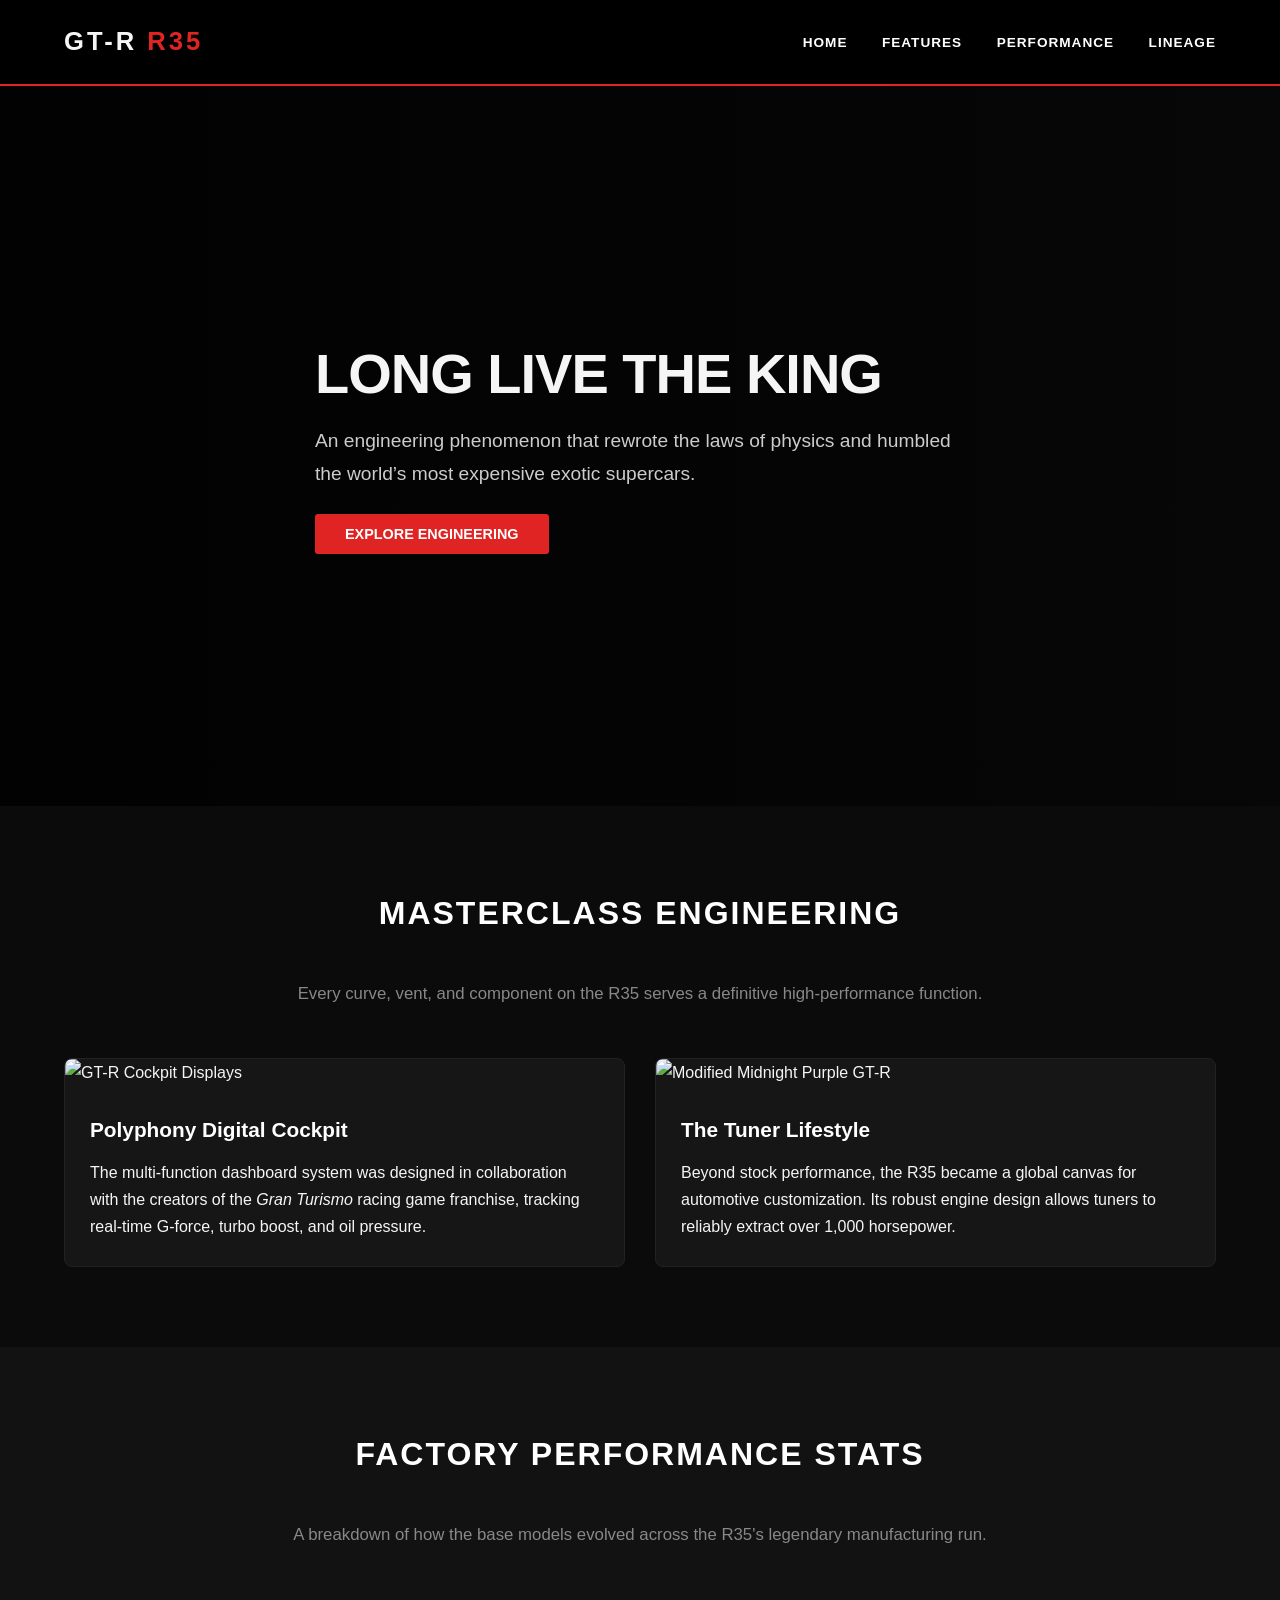
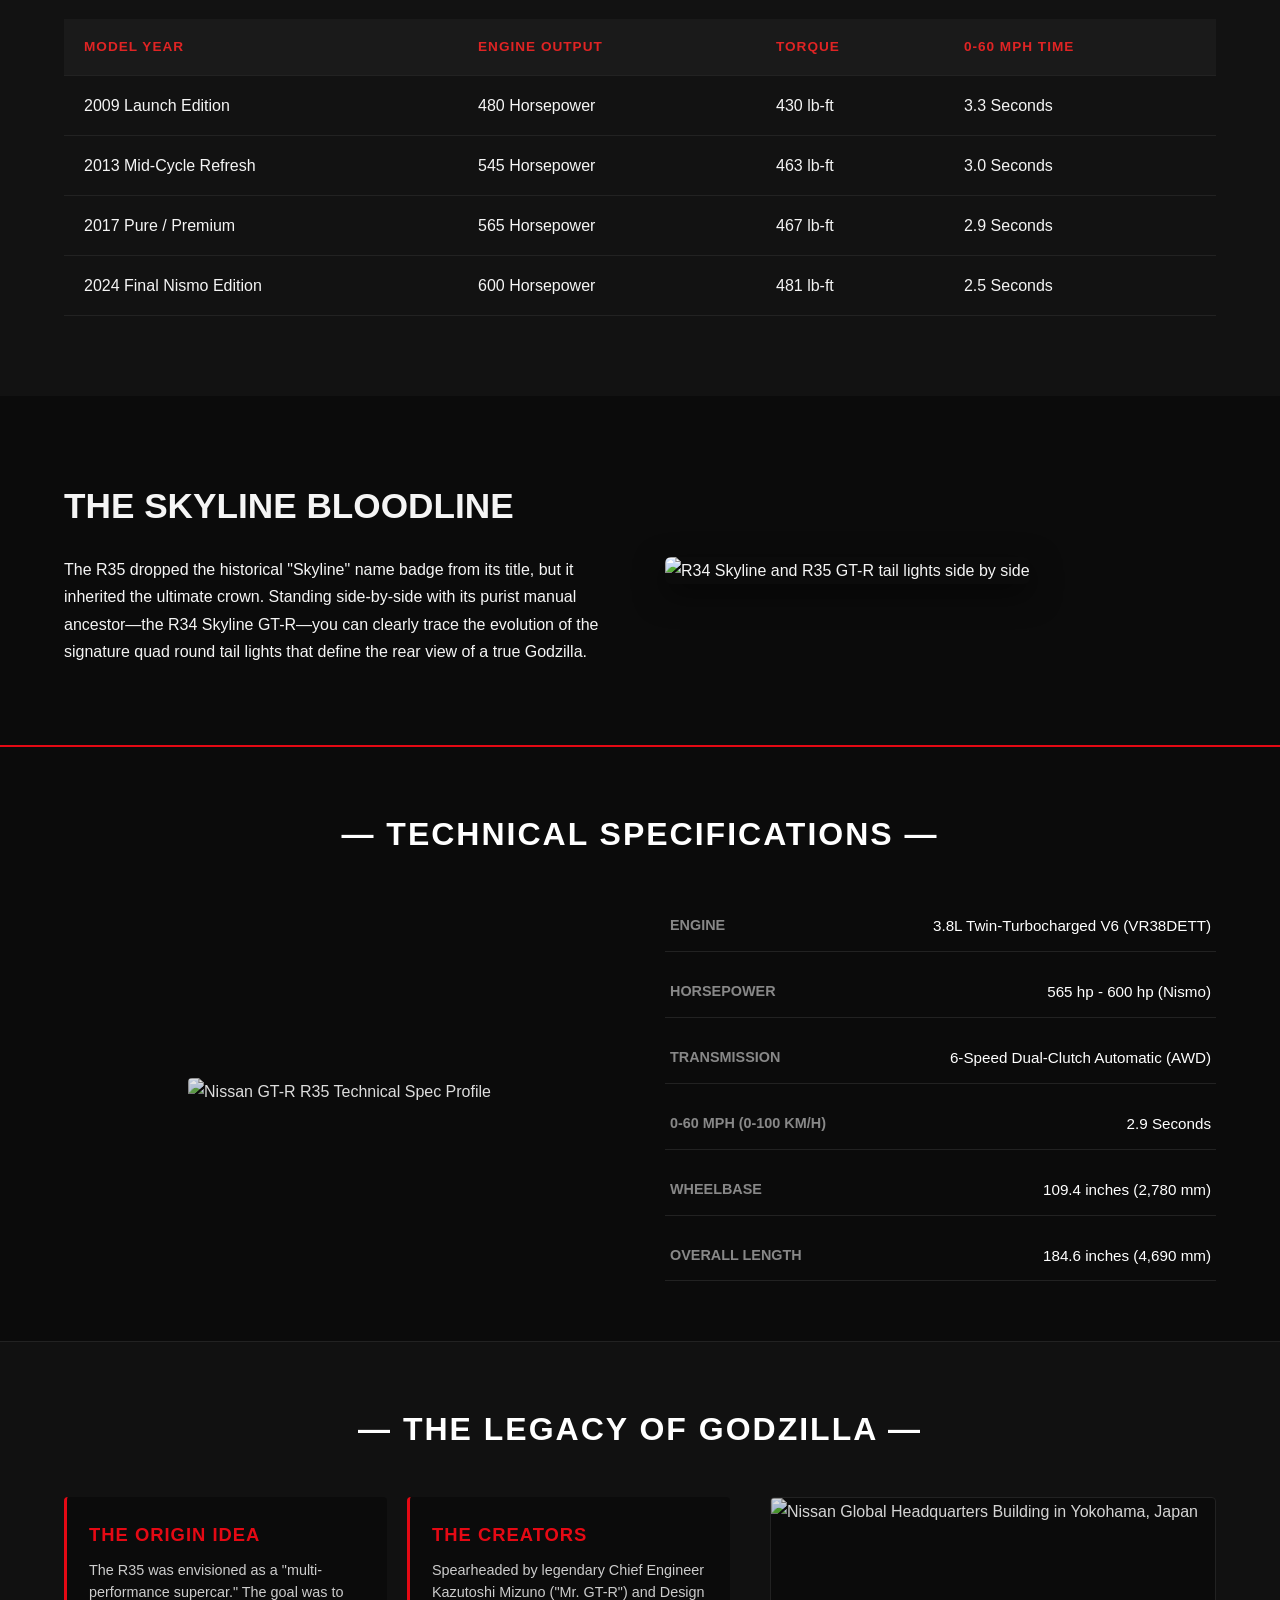
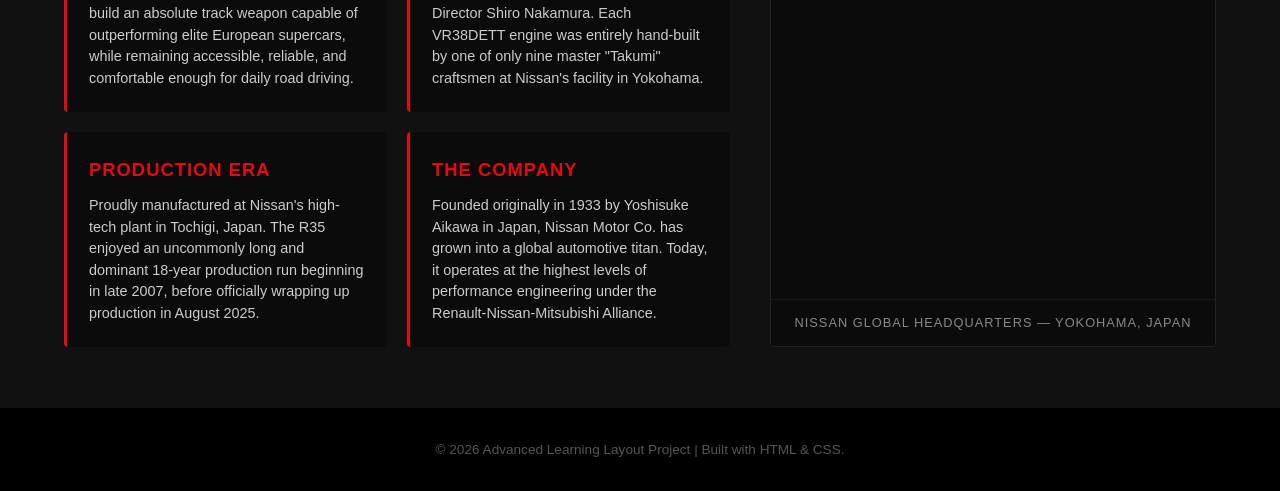
==== gtr-r35.html @ 1bff9b50 "Update gtr-r35.html" ====
<!DOCTYPE html>
<html lang="en">
<head>
    <meta charset="UTF-8">
    <meta name="viewport" content="width=device-width, initial-scale=1.0">
    <title>R35 GT-R | The Legend of Godzilla</title>
    <link rel="stylesheet" href="style.css">
    <meta name="google-site-verification" content="3HUZMvvJZy0eUg-vxrmkELiTdxK0UbXe0LXhjjSXxR0" />
</head>
<body>

    <!-- Navigation Bar -->
    <header>
        <div class="container navbar">
            <div class="logo">GT-R <span class="red-text">R35</span></div>
            <nav>
                <a href="#home">Home</a>
                <a href="#features">Features</a>
                <a href="#performance">Performance</a>
                <a href="#lineage">Lineage</a>
            </nav>
        </div>
    </header>

    <!-- Main Hero Banner Section -->
    <section id="home" class="hero-banner">
        <div class="hero-overlay">
            <div class="container hero-content">
                <h1>LONG LIVE THE KING</h1>
                <p>An engineering phenomenon that rewrote the laws of physics and humbled the world’s most expensive exotic supercars.</p>
                <a href="#features" class="btn-primary">Explore Engineering</a>
            </div>
        </div>
    </section>

    <!-- Interactive Features Section (With Images!) -->
    <section id="features" class="container section">
        <h2 class="section-title">Masterclass Engineering</h2>
        <p class="section-subtitle">Every curve, vent, and component on the R35 serves a definitive high-performance function.</p>

        <div class="features-grid">
            <!-- Feature Card 1 -->
            <div class="feature-card">
                <img src="https://squarewheelsauto.com/cdn/shop/files/2_33690fa5-13fc-4e6d-8aa9-75cda17fef04.jpg?v=1737291196&width=1000" alt="GT-R Cockpit Displays" class="card-img">
                <div class="card-body">
                    <h3>Polyphony Digital Cockpit</h3>
                    <p>The multi-function dashboard system was designed in collaboration with the creators of the <em>Gran Turismo</em> racing game franchise, tracking real-time G-force, turbo boost, and oil pressure.</p>
                </div>
            </div>

            <!-- Feature Card 2 -->
            <div class="feature-card">
                <img src="https://static0.hotcarsimages.com/wordpress/wp-content/uploads/wm/2025/04/libertywalk_nissangtrpurple_tokyo_03.jpg?w=1600&h=1200&fit=crop" alt="Modified Midnight Purple GT-R" class="card-img">
                <div class="card-body">
                    <h3>The Tuner Lifestyle</h3>
                    <p>Beyond stock performance, the R35 became a global canvas for automotive customization. Its robust engine design allows tuners to reliably extract over 1,000 horsepower.</p>
                </div>
            </div>
        </div>
    </section>

    <!-- Performance & Data Section (Using an Advanced Table) -->
    <section id="performance" class="dark-section">
        <div class="container section">
            <h2 class="section-title">Factory Performance Stats</h2>
            <p class="section-subtitle">A breakdown of how the base models evolved across the R35's legendary manufacturing run.</p>
            
            <div class="table-wrapper">
                <table>
                    <thead>
                        <tr>
                            <th>Model Year</th>
                            <th>Engine Output</th>
                            <th>Torque</th>
                            <th>0-60 mph Time</th>
                        </tr>
                    </thead>
                    <tbody>
                        <tr>
                            <td>2009 Launch Edition</td>
                            <td>480 Horsepower</td>
                            <td>430 lb-ft</td>
                            <td>3.3 Seconds</td>
                        </tr>
                        <tr>
                            <td>2013 Mid-Cycle Refresh</td>
                            <td>545 Horsepower</td>
                            <td>463 lb-ft</td>
                            <td>3.0 Seconds</td>
                        </tr>
                        <tr>
                            <td>2017 Pure / Premium</td>
                            <td>565 Horsepower</td>
                            <td>467 lb-ft</td>
                            <td>2.9 Seconds</td>
                        </tr>
                        <tr>
                            <td>2024 Final Nismo Edition</td>
                            <td>600 Horsepower</td>
                            <td>481 lb-ft</td>
                            <td>2.5 Seconds</td>
                        </tr>
                    </tbody>
                </table>
            </div>
        </div>
    </section>

    <!-- Lineage Heritage Section -->
    <section id="lineage" class="container section alignment-block">
        <div class="text-block">
            <h2>The Skyline Bloodline</h2>
            <p>The R35 dropped the historical "Skyline" name badge from its title, but it inherited the ultimate crown. Standing side-by-side with its purist manual ancestor—the R34 Skyline GT-R—you can clearly trace the evolution of the signature quad round tail lights that define the rear view of a true Godzilla.</p>
        </div>
        <div class="image-block">
            <img src="https://www.jdmexport.com/wp-content/uploads/sites/9/2022/12/06034931/Nissan-Skyline-GT-R-R34-vs-Nissan-GTR-R35.jpg" alt="R34 Skyline and R35 GT-R tail lights side by side" class="responsive-img">
        </div>
    </section>
<!-- ==========================================
     SPECIFICATIONS SECTION
     ========================================== -->
<section id="specs" class="specs-section">
    <div class="container">
        <h2 class="section-title">— TECHNICAL SPECIFICATIONS —</h2>
        
        <div class="specs-display">
            <!-- Left Side: Image / Graphic Space -->
            <div class="specs-graphic">
                <!-- You can replace this placeholder image link with an actual blueprint/car image later -->
                <img src="https://images.unsplash.com/photo-1611859266238-4b98091d9d9b?q=80&w=764&auto=format&fit=crop" alt="Nissan GT-R R35 Technical Spec Profile">
            </div>

            <!-- Right Side: Tech Data Grid -->
            <div class="specs-data">
                <div class="spec-item">
                    <span class="spec-label">Engine</span>
                    <span class="spec-value">3.8L Twin-Turbocharged V6 (VR38DETT)</span>
                </div>
                <div class="spec-item">
                    <span class="spec-label">Horsepower</span>
                    <span class="spec-value">565 hp - 600 hp (Nismo)</span>
                </div>
                <div class="spec-item">
                    <span class="spec-label">Transmission</span>
                    <span class="spec-value">6-Speed Dual-Clutch Automatic (AWD)</span>
                </div>
                <div class="spec-item">
                    <span class="spec-label">0-60 mph (0-100 km/h)</span>
                    <span class="spec-value">2.9 Seconds</span>
                </div>
                <div class="spec-item">
                    <span class="spec-label">Wheelbase</span>
                    <span class="spec-value">109.4 inches (2,780 mm)</span>
                </div>
                <div class="spec-item">
                    <span class="spec-label">Overall Length</span>
                    <span class="spec-value">184.6 inches (4,690 mm)</span>
                </div>
            </div>
        </div>
    </div>
</section>
    <!-- History & Legacy Section -->
    <section class="legacy-section">
        <div class="container">
            <h2 class="legacy-title">— THE LEGACY OF GODZILLA —</h2>
            <div class="legacy-layout">
                
                <!-- Left Side: Information Boxes -->
                <div class="legacy-grid">
                    <div class="legacy-box">
                        <h3>The Origin Idea</h3>
                        <p>The R35 was envisioned as a "multi-performance supercar." The goal was to build an absolute track weapon capable of outperforming elite European supercars, while remaining accessible, reliable, and comfortable enough for daily road driving.</p>
                    </div>

                    <div class="legacy-box">
                        <h3>The Creators</h3>
                        <p>Spearheaded by legendary Chief Engineer Kazutoshi Mizuno ("Mr. GT-R") and Design Director Shiro Nakamura. Each VR38DETT engine was entirely hand-built by one of only nine master "Takumi" craftsmen at Nissan's facility in Yokohama.</p>
                    </div>

                    <div class="legacy-box">
                        <h3>Production Era</h3>
                        <p>Proudly manufactured at Nissan's high-tech plant in Tochigi, Japan. The R35 enjoyed an uncommonly long and dominant 18-year production run beginning in late 2007, before officially wrapping up production in August 2025.</p>
                    </div>

                    <div class="legacy-box">
                        <h3>The Company</h3>
                        <p>Founded originally in 1933 by Yoshisuke Aikawa in Japan, Nissan Motor Co. has grown into a global automotive titan. Today, it operates at the highest levels of performance engineering under the Renault-Nissan-Mitsubishi Alliance.</p>
                    </div>
                </div>

                <!-- Right Side: Nissan Company Corporate Image -->
                <div class="legacy-image-box">
                    <img src="https://images.unsplash.com/photo-1762270788872-a694729c5349?q=80&w=600&auto=format&fit=crop" alt="Nissan Global Headquarters Building in Yokohama, Japan">
                    <div class="image-caption">Nissan Global Headquarters — Yokohama, Japan</div>
                </div>

            </div>
        </div>
    </section>
    <!-- Footer Area -->
    <footer>
        <p>&copy; 2026 Advanced Learning Layout Project | Built with HTML & CSS.</p>
    </footer>

</body>
</html>
---- style.css ----
/* Core Styling Layout Reset */
* {
    margin: 0;
    padding: 0;
    box-sizing: border-box;
}

html {
    scroll-behavior: smooth; /* Makes clicking nav links scroll smoothly down the page */
}

body {
    font-family: 'Helvetica Neue', Arial, sans-serif;
    background-color: #0b0b0b;
    color: #f5f5f5;
    line-height: 1.7;
}

.container {
    width: 90%;
    max-width: 1200px;
    margin: 0 auto;
}

.red-text {
    color: #e02424;
}

/* Header & Navbar Section */
header {
    background-color: rgba(0, 0, 0, 0.95);
    border-bottom: 2px solid #e02424;
    position: sticky;
    top: 0;
    z-index: 1000;
}

.navbar {
    display: flex;
    justify-content: space-between;
    align-items: center;
    padding: 20px 0;
}

.logo {
    font-weight: 900;
    font-size: 1.6rem;
    letter-spacing: 3px;
}

nav a {
    color: #ffffff;
    text-decoration: none;
    font-weight: 600;
    text-transform: uppercase;
    font-size: 0.85rem;
    margin-left: 30px;
    letter-spacing: 1px;
    transition: color 0.3s ease;
}

nav a:hover {
    color: #e02424;
}

/* Big Hero Section with Background image fallback tint */
.hero-banner {
    background-image: url('https://wieck-nissanao-production.s3.us-west-1.amazonaws.com/releaseInlineImages/78ce2cdc42e8dbb7a12294cd30b294e6740708e0');
    background-size: cover;
    background-position: center;
    background-attachment: fixed; /* Parallax effect */
    height: 80vh;
}

.hero-overlay {
    background: linear-gradient(to right, rgba(0,0,0,0.85), rgba(0,0,0,0.4));
    height: 100%;
    display: flex;
    align-items: center;
}

.hero-content {
    max-width: 650px;
}

.hero-content h1 {
    font-size: 3.5rem;
    font-weight: 900;
    letter-spacing: -1px;
    line-height: 1.1;
    margin-bottom: 20px;
}

.hero-content p {
    font-size: 1.2rem;
    color: #cccccc;
    margin-bottom: 30px;
}

.btn-primary {
    background-color: #e02424;
    color: #ffffff;
    padding: 12px 30px;
    text-decoration: none;
    font-weight: bold;
    text-transform: uppercase;
    font-size: 0.9rem;
    border-radius: 3px;
    transition: background 0.3s ease;
}

.btn-primary:hover {
    background-color: #b91c1c;
}

/* Section Components structure */
.section {
    padding: 80px 0;
}

.dark-section {
    background-color: #121212;
}

.section-title {
    font-size: 2.2rem;
    text-align: center;
    font-weight: 800;
    text-transform: uppercase;
}

.section-subtitle {
    text-align: center;
    color: #888888;
    margin-bottom: 50px;
    font-size: 1.05rem;
}

/* Responsive Image Cards Grid */
.features-grid {
    display: flex;
    gap: 30px;
}

.feature-card {
    flex: 1;
    background-color: #161616;
    border-radius: 8px;
    overflow: hidden; /* Ensures image fits inside borders */
    border: 1px solid #222222;
    transition: transform 0.3s ease;
}

.feature-card:hover {
    transform: translateY(-5px); /* Lift animation effect */
}

.card-img {
    width: 100%;
    height: 250px;
    object-fit: cover; /* Keeps image proportions clean without squishing */
}

.card-body {
    padding: 25px;
}

.card-body h3 {
    font-size: 1.3rem;
    margin-bottom: 12px;
    color: #ffffff;
}

/* Styling Data Tables */
.table-wrapper {
    overflow-x: auto;
}

table {
    width: 100%;
    border-collapse: collapse;
    margin-top: 20px;
    text-align: left;
}

th, td {
    padding: 16px 20px;
    border-bottom: 1px solid #222222;
}

th {
    background-color: #1a1a1a;
    color: #e02424;
    text-transform: uppercase;
    font-size: 0.85rem;
    letter-spacing: 1px;
}

tr:hover {
    background-color: rgba(224, 36, 36, 0.05); /* Soft red line hover highlight */
}

/* Alternate 2-Column Row Block Section */
.alignment-block {
    display: flex;
    align-items: center;
    gap: 50px;
}

.text-block, .image-block {
    flex: 1;
}

.text-block h2 {
    font-size: 2.2rem;
    margin-bottom: 20px;
    text-transform: uppercase;
    font-weight: 800;
}

.responsive-img {
    width: 100%;
    border-radius: 6px;
    box-shadow: 0 10px 30px rgba(0,0,0,0.5);
}

/* Footer layout rules */
footer {
    background-color: #000000;
    text-align: center;
    padding: 30px 0;
    color: #555555;
    font-size: 0.85rem;
    border-top: 1px solid #111111;
}
/* ==========================================
   SPECIFICATIONS SECTION STYLES
   ========================================== */
.specs-section {
    background-color: #0b0b0b; /* Deep dark background matching the theme */
    padding: 60px 0;
    border-top: 2px solid #e50914; /* Red accent separator line */
}

.section-title {
    text-align: center;
    color: #ffffff;
    font-size: 2rem;
    margin-bottom: 40px;
    letter-spacing: 2px;
}

.specs-display {
    display: flex;
    align-items: center;
    gap: 50px;
}

.specs-graphic {
    flex: 1;
    text-align: center;
}

.specs-graphic img {
    max-width: 100%;
    height: auto;
    border-radius: 4px;
    filter: grayscale(20%) brightness(90%);
}

.specs-data {
    flex: 1;
    display: flex;
    flex-direction: column;
    gap: 15px;
}

.spec-item {
    display: flex;
    justify-content: space-between;
    padding: 12px 5px;
    border-bottom: 1px solid #222222; /* Clean subtle rows */
}

.spec-label {
    color: #888888; /* Muted technical gray label */
    font-weight: 600;
    text-transform: uppercase;
    font-size: 0.9rem;
}

.spec-value {
    color: #ffffff;
    font-weight: 500;
    font-size: 0.95rem;
}
/* ==========================================
   LEGACY SECTION STYLES
   ========================================== */
.legacy-section {
    background-color: #111111;
    padding: 60px 0;
    border-top: 1px solid #222222;
}

.legacy-title {
    text-align: center;
    color: #ffffff;
    font-size: 2rem;
    margin-bottom: 40px;
    letter-spacing: 2px;
}

.legacy-layout {
    display: flex;
    gap: 40px;
    align-items: stretch;
}

.legacy-grid {
    flex: 1.2;
    display: grid;
    grid-template-columns: repeat(2, 1fr);
    gap: 20px;
}

.legacy-box {
    background-color: #0b0b0b;
    padding: 22px;
    border-left: 3px solid #e50914; /* Red accent line */
    border-radius: 4px;
}

.legacy-box h3 {
    color: #e50914;
    font-size: 1.15rem;
    margin-bottom: 10px;
    text-transform: uppercase;
    letter-spacing: 1px;
}

.legacy-box p {
    color: #cccccc;
    font-size: 0.9rem;
    line-height: 1.5;
}

/* Nissan Image Box Styles */
.legacy-image-box {
    flex: 0.8;
    display: flex;
    flex-direction: column;
    justify-content: space-between;
    background-color: #0b0b0b;
    border-radius: 4px;
    overflow: hidden;
    border: 1px solid #222222;
}

.legacy-image-box img {
    width: 100%;
    height: 100%;
    object-fit: cover;
    filter: brightness(85%) contrast(105%);
}

.image-caption {
    color: #888888;
    font-size: 0.8rem;
    text-align: center;
    padding: 12px 5px;
    text-transform: uppercase;
    letter-spacing: 1px;
    background-color: #0b0b0b;
    border-top: 1px solid #1a1a1a;
}

/* Mobile responsive layout fallback */
@media (max-width: 992px) {
    .legacy-layout {
        flex-direction: column;
    }
    .legacy-image-box {
        order: -1; /* Puts image above text on mobile devices */
        height: 300px;
    }
}

@media (max-width: 576px) {
    .legacy-grid {
        grid-template-columns: 1fr;
    }
}
/* Mobile Responsiveness adjustments */
@media (max-width: 768px) {
    .navbar, .features-grid, .alignment-block {
        flex-direction: column;
        gap: 20px;
    }
    nav a {
        margin: 10px;
    }
    .hero-content h1 {
        font-size: 2.3rem;
    }
}
/* ==========================================
   MOBILE RESPONSIVE STYLES (For Phones)
   ========================================== */
@media (max-width: 768px) {
    
    /* 1. Make the container padding slightly smaller on phones */
    .container {
        width: 92%;
        padding: 10px 0;
    }

    /* 2. Turn the horizontal navigation links into a neat column */
    .navbar {
    flex-direction: column;
    text-align: center;
    gap: 12px;
    padding: 15px 0;
}

nav a {
    display: block;
    margin: 8px 0;
    font-size: 0.85rem;
}

    /* 3. Shrink the huge hero text so it doesn't spill over */
    .hero-content h1 {
        font-size: 2.2rem;
    }

    .hero-content p {
        font-size: 1rem;
    }

    /* 4. Force the side-by-side feature cards to stack vertically */
    .features-grid {
        flex-direction: column;
        gap: 25px;
    }

    .card-img {
        height: 200px; /* slightly shorter images for phone screens */
    }

    /* 5. Force the Skyline Heritage text and image to stack vertically */
    .alignment-block {
        flex-direction: column;
        gap: 25px;
        text-align: center;
    }
    
    /* Ensure the text section drops a bit of space below it */
    .text-block h2 {
        font-size: 1.8rem;
    }
}
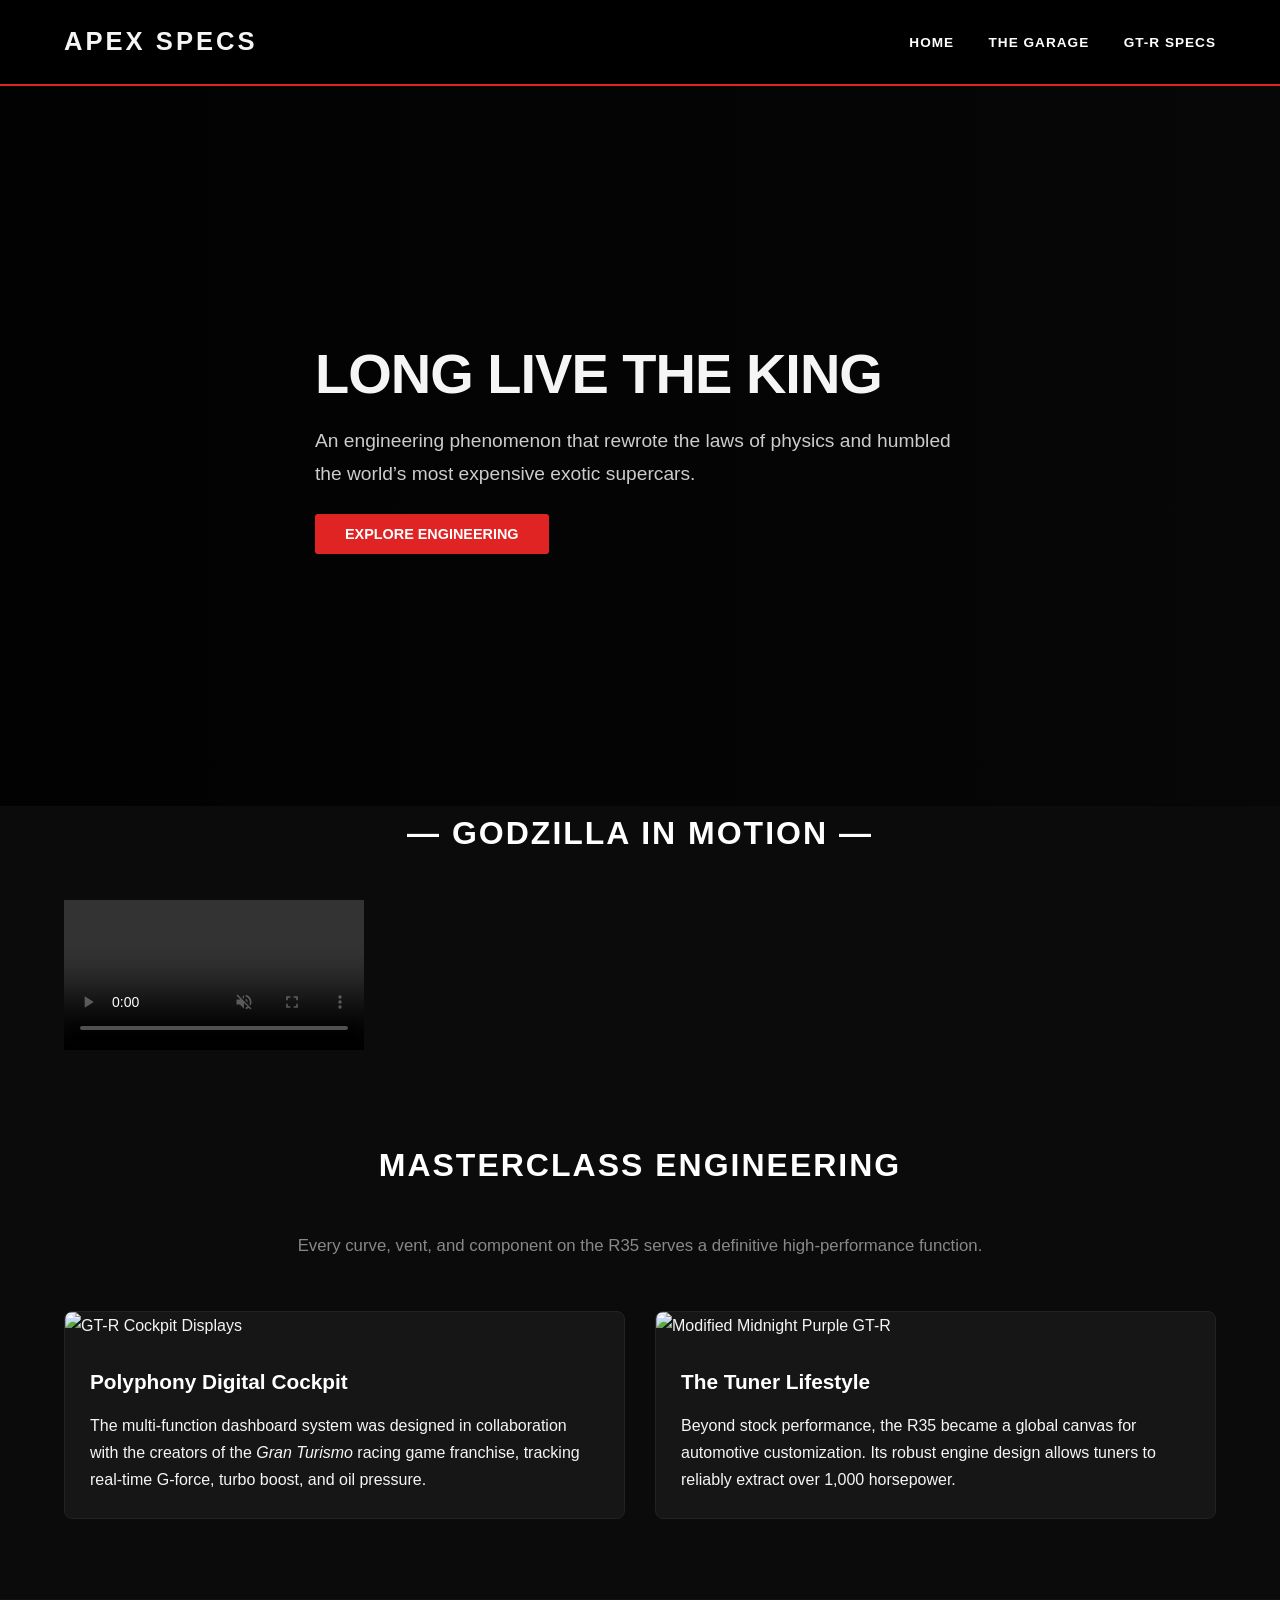
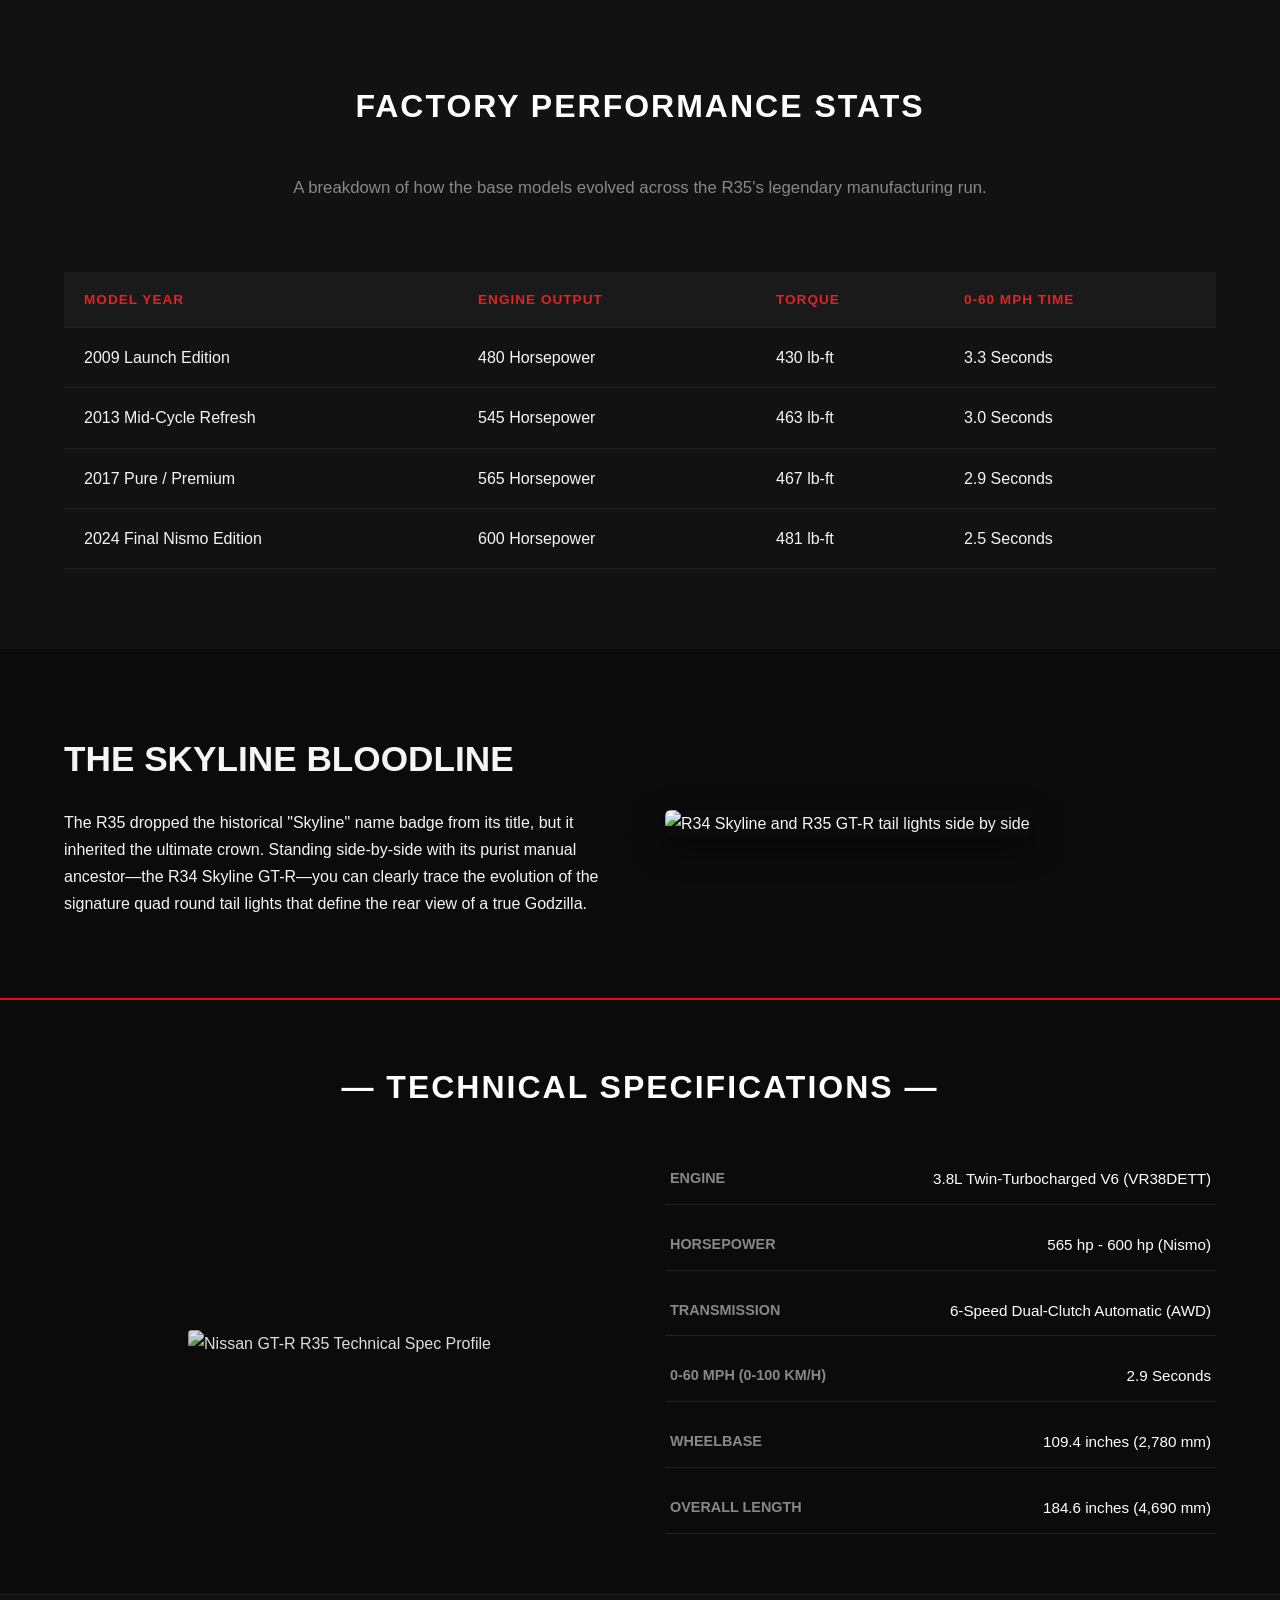
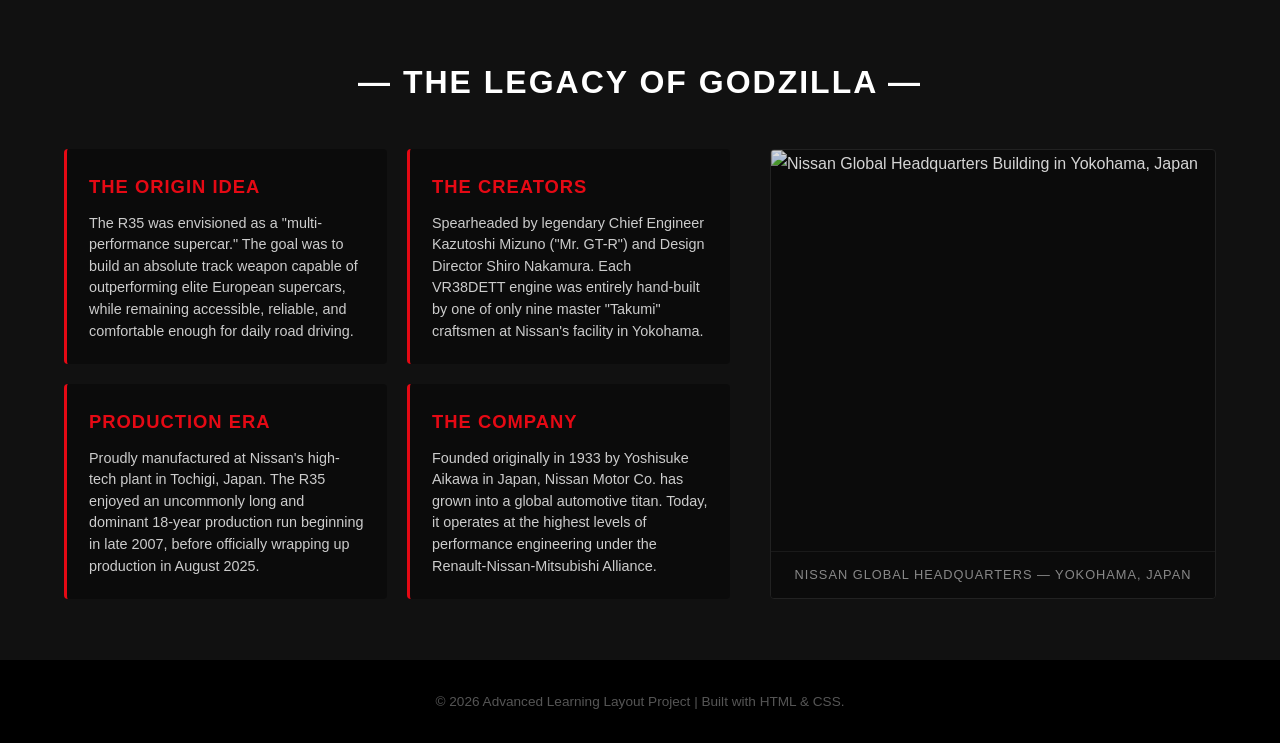
==== commit 2232fada: "Update gtr-r35.html" ====
--- a/gtr-r35.html
+++ b/gtr-r35.html
@@ -12,12 +12,11 @@
     <!-- Navigation Bar -->
     <header>
         <div class="container navbar">
-            <div class="logo">GT-R <span class="red-text">R35</span></div>
+            <div class="logo">APEX SPECS</div>
             <nav>
-                <a href="#home">Home</a>
-                <a href="#features">Features</a>
-                <a href="#performance">Performance</a>
-                <a href="#lineage">Lineage</a>
+                <a href="index.html">Home</a>
+                <a href="index.html#garage">The Garage</a>
+                <a href="#" class="active">GT-R Specs</a>
             </nav>
         </div>
     </header>
@@ -32,7 +31,18 @@
             </div>
         </div>
     </section>
-
+<!-- Video Showcase Section -->
+    <section class="video-showcase-section">
+        <div class="container">
+            <h2 class="section-title">— GODZILLA IN MOTION —</h2>
+            <div class="video-container">
+                <video autoplay loop muted playsinline controls>
+                    <source src="gtr-video.mp4" type="video/mp4">
+                    Your browser does not support the video tag.
+                </video>
+            </div>
+        </div>
+    </section>
     <!-- Interactive Features Section (With Images!) -->
     <section id="features" class="container section">
         <h2 class="section-title">Masterclass Engineering</h2>
--- a/style.css
+++ b/style.css
@@ -429,6 +429,116 @@
     font-size: 0.85rem;
 }
 
+/* ==========================================
+   APEX SPECS HOME PAGE GARAGE CARDS
+   ========================================== */
+.garage-section {
+    background-color: #0b0b0b;
+    padding: 80px 0;
+}
+
+.section-title {
+    text-align: center;
+    color: #ffffff;
+    font-size: 2rem;
+    margin-bottom: 50px;
+    letter-spacing: 2px;
+}
+
+.card-grid {
+    display: grid;
+    grid-template-columns: repeat(auto-fill, minmax(320px, 1fr));
+    gap: 30px;
+}
+
+/* Clickable Card Outer Container */
+.car-card {
+    background-color: #111111;
+    border: 1px solid #222222;
+    border-radius: 6px;
+    overflow: hidden;
+    text-decoration: none; /* Removes underline from links */
+    display: flex;
+    flex-direction: column;
+    transition: transform 0.3s ease, border-color 0.3s ease, box-shadow 0.3s ease;
+}
+
+/* Card Hover Animation */
+.car-card:hover {
+    transform: translateY(-8px);
+    border-color: #e50914; /* Red accent glow border */
+    box-shadow: 0 10px 20px rgba(229, 9, 20, 0.15);
+}
+
+.card-image {
+    height: 200px;
+    overflow: hidden;
+}
+
+.card-image img {
+    width: 100%;
+    height: 100%;
+    object-fit: cover;
+    transition: transform 0.5s ease;
+}
+
+.car-card:hover .card-image img {
+    transform: scale(1.05); /* Soft image zoom on hover */
+}
+
+.card-info {
+    padding: 25px;
+    display: flex;
+    flex-direction: column;
+    flex-grow: 1;
+}
+
+.car-brand {
+    color: #888888;
+    font-size: 0.8rem;
+    text-transform: uppercase;
+    letter-spacing: 1px;
+    margin-bottom: 5px;
+}
+
+.card-info h3 {
+    color: #ffffff;
+    font-size: 1.5rem;
+    margin-bottom: 10px;
+    font-weight: 600;
+}
+
+.car-brief {
+    color: #aaaaaa;
+    font-size: 0.9rem;
+    line-height: 1.4;
+    margin-bottom: 20px;
+    flex-grow: 1;
+}
+
+.view-spec-tag {
+    color: #e50914;
+    font-size: 0.9rem;
+    font-weight: bold;
+    text-transform: uppercase;
+    letter-spacing: 0.5px;
+    transition: color 0.2s ease;
+}
+
+/* Grayed out style for future cars */
+.locked-card {
+    opacity: 0.6;
+    cursor: not-allowed;
+}
+.locked-card:hover {
+    transform: none;
+    border-color: #222222;
+    box-shadow: none;
+}
+.locked-card .view-spec-tag {
+    color: #666666;
+}
+    
     /* 3. Shrink the huge hero text so it doesn't spill over */
     .hero-content h1 {
         font-size: 2.2rem;
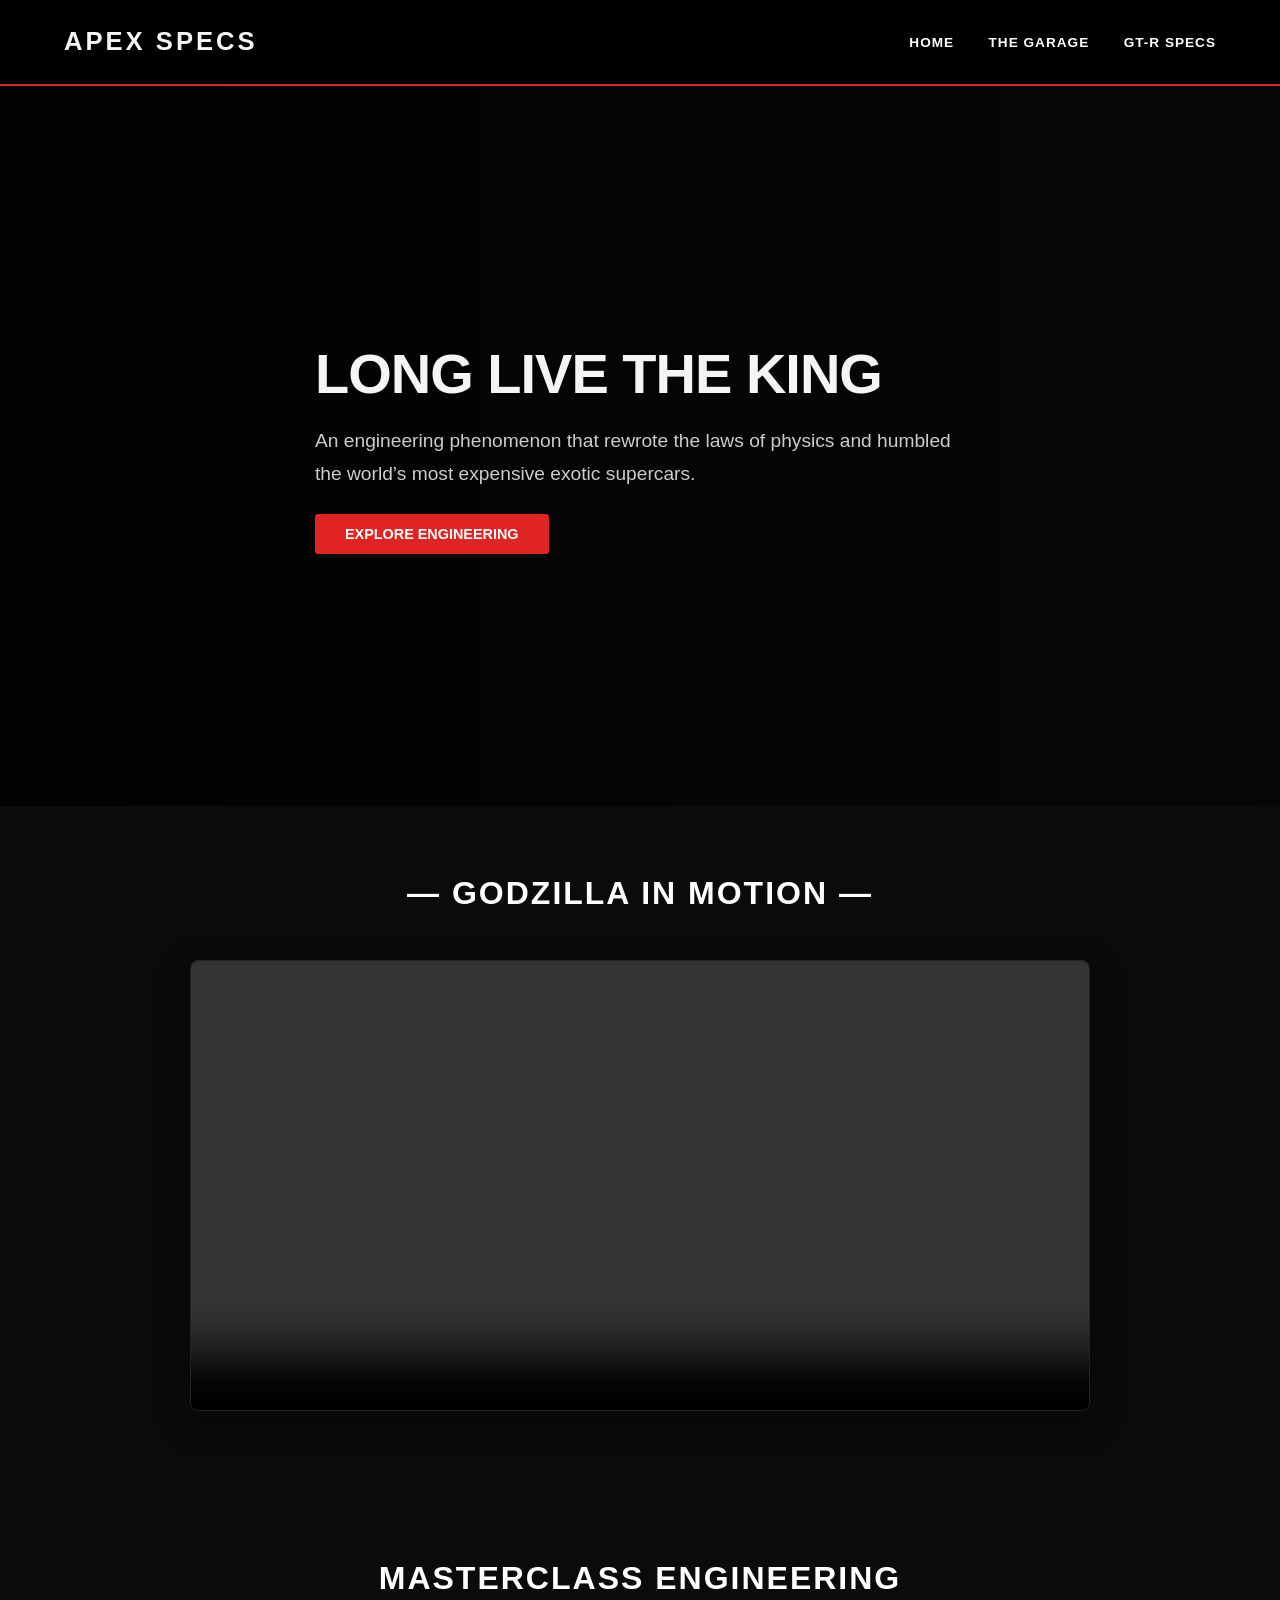
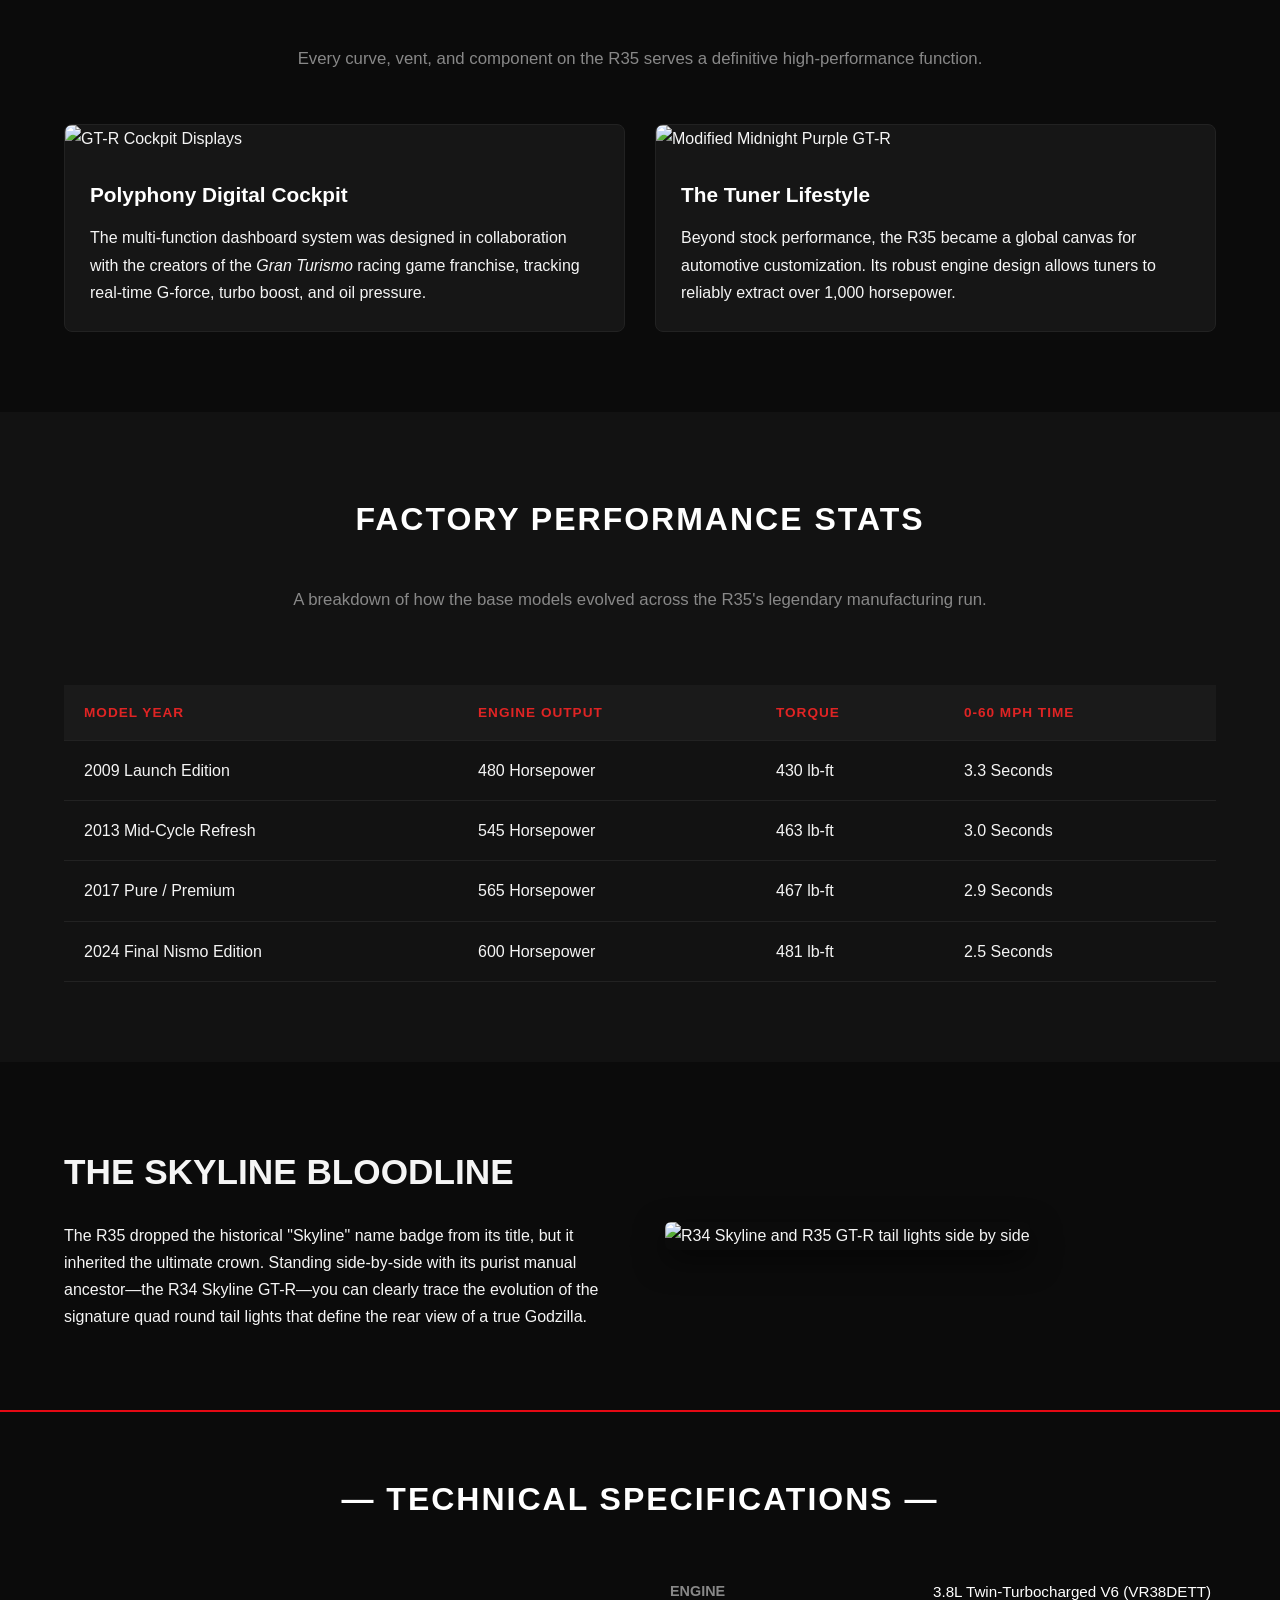
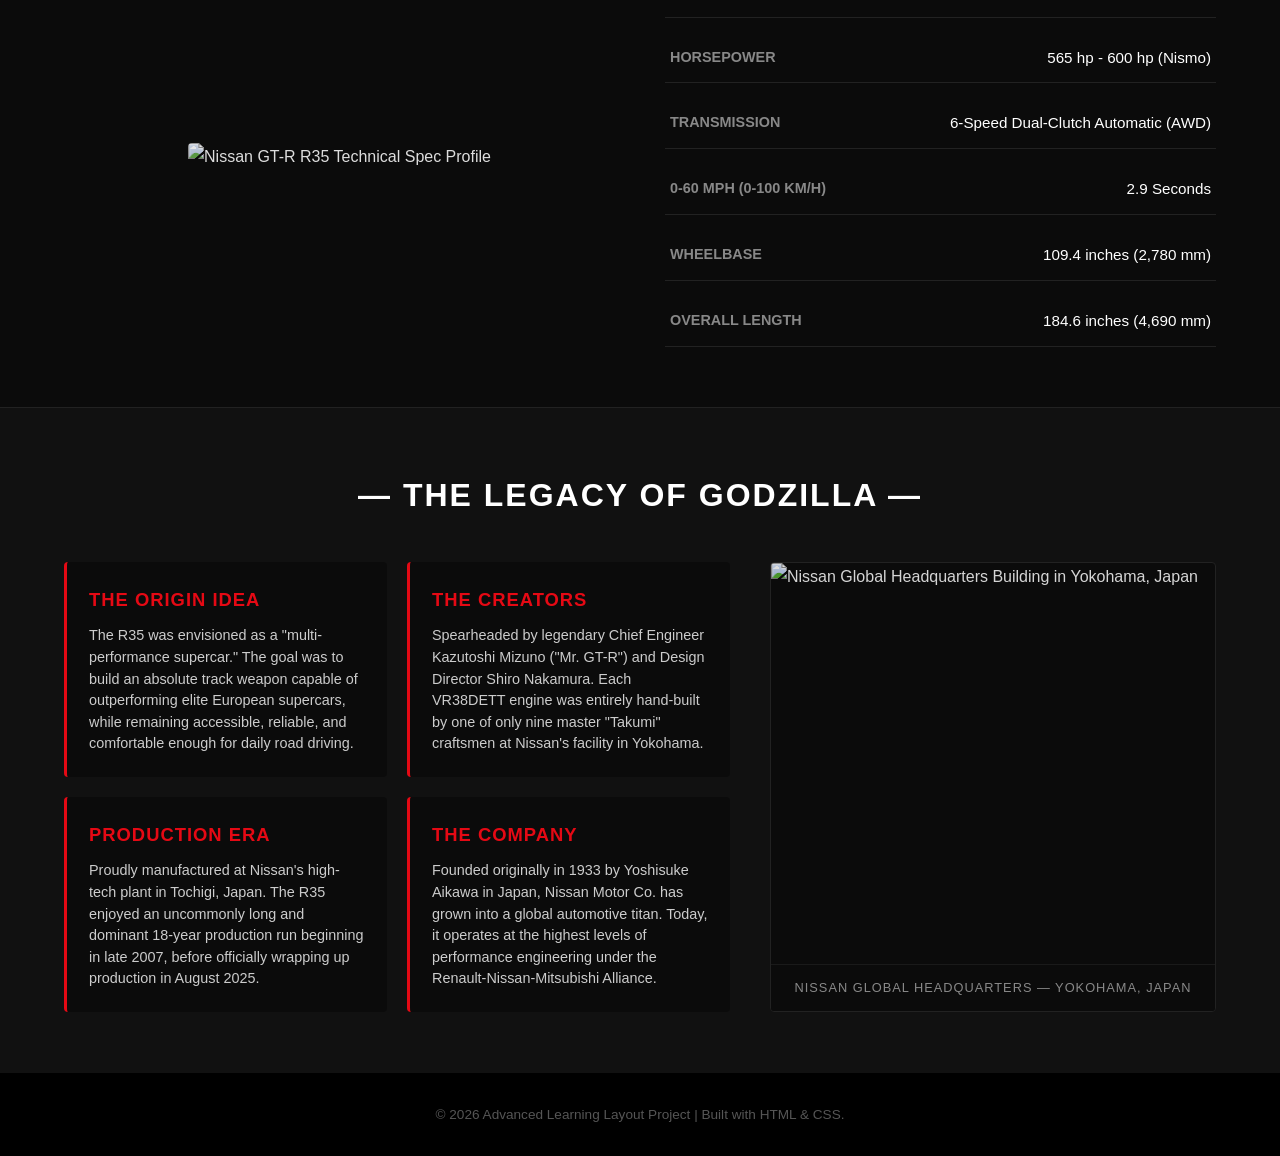
==== commit 942a6d9a: "Update gtr-r35.html" ====
--- a/gtr-r35.html
+++ b/gtr-r35.html
@@ -4,6 +4,7 @@
     <meta charset="UTF-8">
     <meta name="viewport" content="width=device-width, initial-scale=1.0">
     <title>R35 GT-R | The Legend of Godzilla</title>
+    <link rel="icon" type="image/png" href="favicon.png">
     <link rel="stylesheet" href="style.css">
     <meta name="google-site-verification" content="3HUZMvvJZy0eUg-vxrmkELiTdxK0UbXe0LXhjjSXxR0" />
 </head>
--- a/style.css
+++ b/style.css
@@ -374,7 +374,31 @@
     background-color: #0b0b0b;
     border-top: 1px solid #1a1a1a;
 }
-
+/* ==========================================
+   VIDEO SHOWCASE STYLES
+   ========================================== */
+.video-showcase-section {
+    background-color: #0b0b0b;
+    padding: 60px 0;
+    text-align: center;
+}
+
+.video-container {
+    max-width: 900px;
+    margin: 0 auto;
+    border: 1px solid #222222;
+    border-radius: 8px;
+    overflow: hidden;
+    box-shadow: 0 10px 30px rgba(0, 0, 0, 0.5);
+    background-color: #000000;
+}
+
+.video-container video {
+    width: 100%;
+    height: auto;
+    display: block;
+    object-fit: cover;
+}
 /* Mobile responsive layout fallback */
 @media (max-width: 992px) {
     .legacy-layout {
